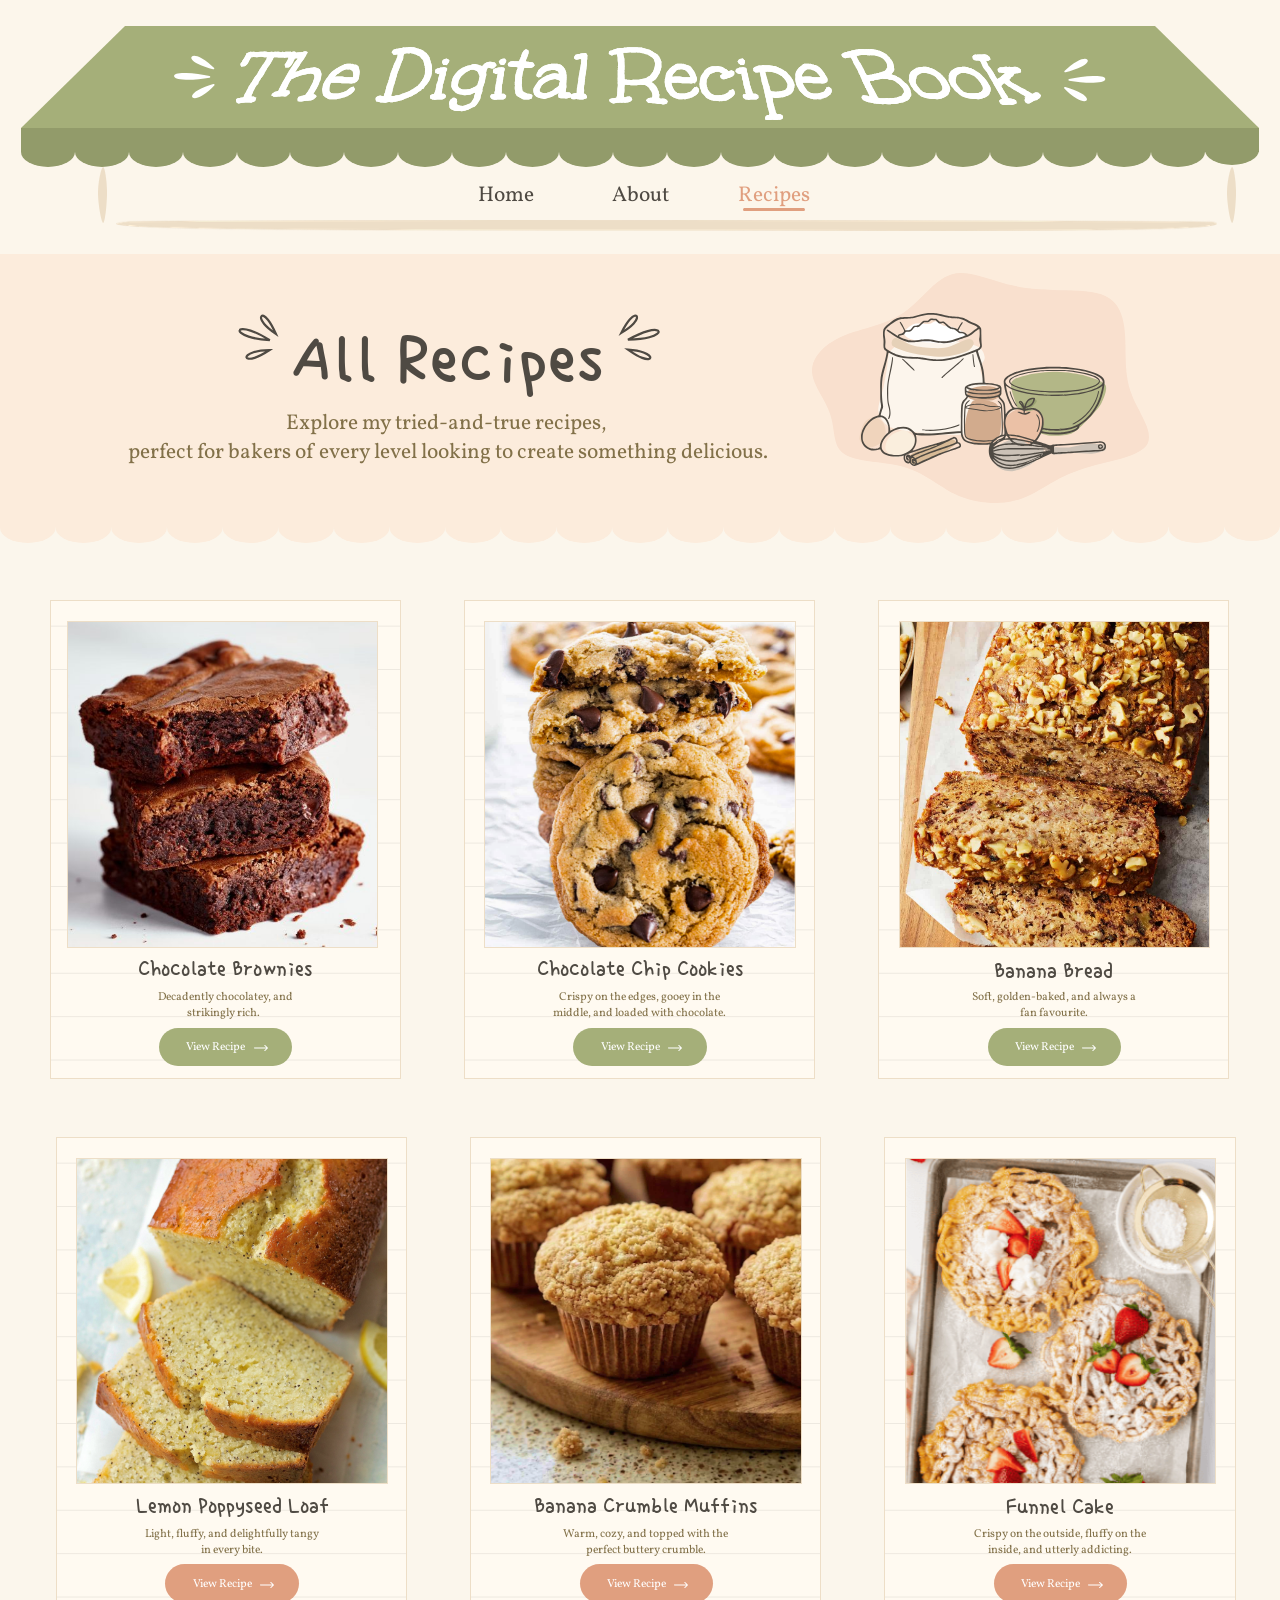
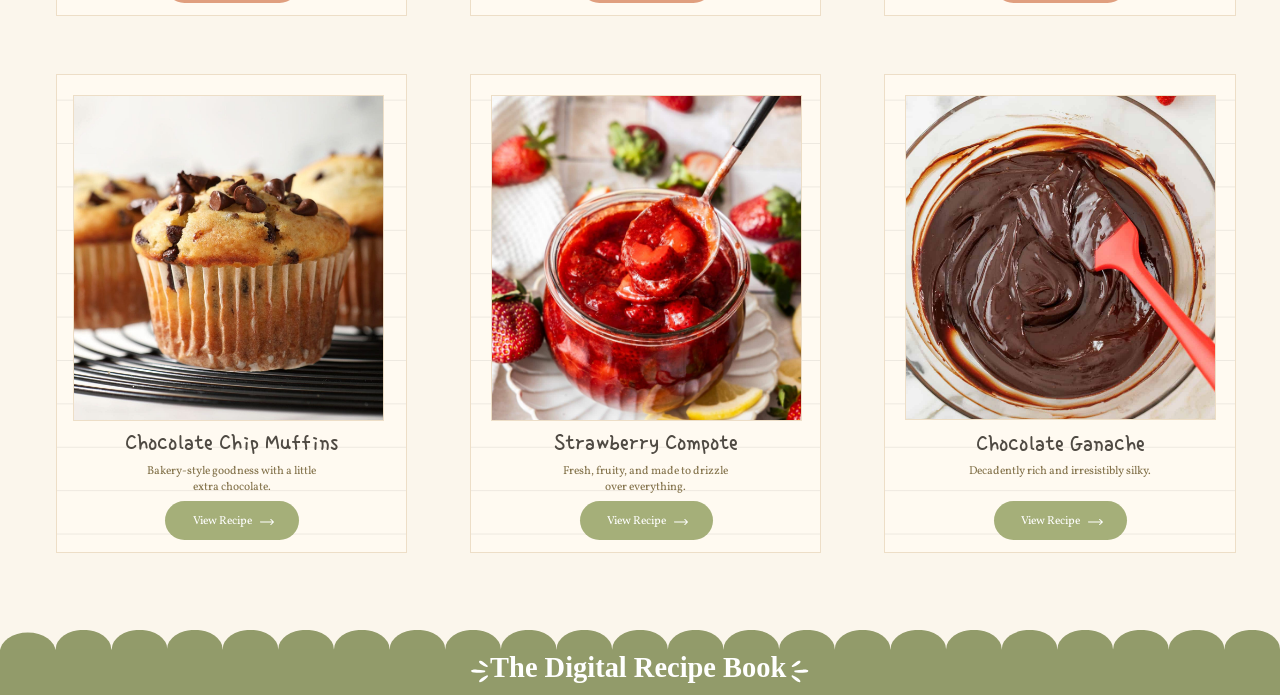
==== digital-recipe-book/all-recipes.html @ 1c71f66a "Wire Looking for More triangle pointers to scroll the strip Hotspots were misaligned above the trian" ====
<!DOCTYPE html>
<html lang="en">
<head>
  <meta charset="UTF-8" />
  <meta name="viewport" content="width=device-width, initial-scale=1" />
  <title>All Recipes | The Digital Recipe Book</title>
  <link rel="stylesheet" href="css/figma-frame.css" />
</head>
<body data-active="recipes">
  <div class="viewport">
    <div class="frame-scale" data-frame-scale>
      <div class="frame" data-figma-frame style="height:2582px;min-height:2582px">
<div class="fig" data-node-id="299:975" data-name="All Recipes Page" style="background:#ffeed6;position:relative;width:100%;height:100%;">
      <div class="fig" data-node-id="305:1675" data-name="Recipe List" style="position:absolute;background:#fbf6ec;height:2016px;left:0px;overflow:hidden;top:566px;width:1440px;">
        <div class="fig" data-node-id="305:1868" data-name="Footer" style="position:absolute;display:contents;left:0px;top:1943px;">
          <div class="fig" data-node-id="305:1869" style="position:absolute;display:flex;height:73px;align-items:center;justify-content:center;left:0px;top:1943px;width:1440px;">
            <div class="fig" style="flex:none;transform:rotate(180deg);">
              <div class="fig" data-name="Scallops Bottom" style="height:73px;position:relative;width:1440px;">
                <img alt="" class="fig" src="assets/figma/1c1c4d44-948f-4431-a5b3-dc631cefb203.svg"  style="position:absolute;display:block;top:0;right:0;bottom:0;left:0;max-width:none;width:100%;height:100%;">
              </div>
            </div>
          </div>
          <div class="fig" data-node-id="305:1894" data-name="The Digital Recipe Book" style="position:absolute;display:contents;left:530px;top:1967px;">
            <div class="fig" data-node-id="305:1895" style="position:absolute;display:flex;height:26.028px;align-items:center;justify-content:center;left:888px;top:1976px;width:22px;">
              <div class="fig" style="flex:none;transform:scaleY(-1) rotate(180deg);">
                <div class="fig" style="height:26.028px;position:relative;width:22px;">
                  <img alt="" class="fig" src="assets/figma/295fffe6-b075-47b2-a344-afe29148d80c.svg"  style="position:absolute;display:block;top:0;right:0;bottom:0;left:0;max-width:none;width:100%;height:100%;">
                </div>
              </div>
            </div>
            <div class="fig" data-node-id="305:1899" style="position:absolute;height:26.028px;left:530px;top:1976px;width:22px;">
              <img alt="" class="fig" src="assets/figma/0b5a4779-b151-4258-8014-041424d5ce44.svg"  style="position:absolute;display:block;top:0;right:0;bottom:0;left:0;max-width:none;width:100%;height:100%;">
            </div>
            <p class="fig" data-node-id="305:1903" style="word-break:break-word;position:absolute;font-family:'Unkempt', Georgia, serif;font-weight:700;height:47px;line-height:normal;left:718px;font-style:normal;font-size:32px;text-align:center;color:#fff;top:1967px;width:362px;transform:translateX(-50%);">
              The Digital Recipe Book
            </p>
          </div>
        </div>
        <div class="fig" data-node-id="305:1811" data-name="Chocolate Ganache Sec" style="position:absolute;display:contents;left:995px;top:1317px;">
          <div class="fig" data-node-id="305:1812" style="position:absolute;border-color:#eddec7;border-width:1.5px;border-style:solid;height:539px;left:995px;top:1317px;width:395px;">
            <div aria-hidden class="fig" style="position:absolute;top:0;right:0;bottom:0;left:0;pointer-events:none;">
              <div class="fig"  style="position:absolute;background:#fffaf1;top:0;right:0;bottom:0;left:0;"></div>
              <div class="notebook-lines" data-line-count="11" data-margin="0" aria-hidden="true"></div>
            </div>
          </div>
          <div class="fig" data-node-id="305:1864" data-name="IMG_7928 1" style="position:absolute;border-width:1px;border-color:#eddec7;border-style:solid;height:366px;left:1018px;top:1341px;width:350px;">
            <div class="fig" style="position:absolute;top:0;right:0;bottom:0;left:0;overflow:hidden;pointer-events:none;">
              <img alt="" class="fig" src="assets/figma/888e558c-58f0-45b1-8108-11a0709aa2d1.png"  style="position:absolute;height:148.92%;left:0px;max-width:none;top:-25.01%;width:103.86%;">
            </div>
          </div>
          <div class="fig" data-node-id="305:1814" data-name="View Recipe Button" style="position:absolute;display:contents;left:1118px;top:1798px;">
            <div class="fig" data-node-id="305:1815"  style="position:absolute;background:#a5af79;height:43px;left:1118px;border-radius:28px;top:1798px;width:150px;"></div>
            <div class="fig" data-node-id="305:1816" style="position:absolute;height:0px;left:1225px;top:1821px;width:15px;">
              <div class="fig" style="position:absolute;top:-3.68px;right:-3.33%;bottom:-3.68px;left:-3.33%;">
                <img alt="" class="fig" src="assets/figma/b3d4beb3-f573-4c4d-bd0a-e911b1c86411.svg"  style="display:block;max-width:none;width:100%;height:100%;">
              </div>
            </div>
            <p class="fig" data-node-id="305:1817" style="word-break:break-word;position:absolute;font-family:'Vollkorn', Georgia, serif;font-weight:400;height:18px;line-height:normal;left:1182px;font-size:13px;text-align:center;color:#fff;top:1811px;width:74px;transform:translateX(-50%);">View Recipe </p>
          </div>
          <p class="fig" data-node-id="305:1818" style="word-break:break-word;position:absolute;font-family:'Vollkorn', Georgia, serif;font-weight:400;height:36px;line-height:normal;left:1192.5px;color:#827149;font-size:13px;text-align:center;top:1755px;width:205px;transform:translateX(-50%);">
            Decadently rich and irresistibly silky.
          </p>
          <p class="fig" data-node-id="305:1819" style="white-space:nowrap;word-break:break-word;position:absolute;font-family:'Single Day', cursive;height:30px;line-height:normal;left:1192.72px;font-style:normal;color:#4f4a43;font-size:27px;text-align:center;top:1717px;width:255.442px;transform:translateX(-50%);">
            Chocolate Ganache
          </p>
        </div>
        <div class="fig" data-node-id="305:1820" data-name="Strawberry Compote Sec" style="position:absolute;display:contents;left:529px;top:1317px;">
          <div class="fig" data-node-id="305:1821" style="position:absolute;border-color:#eddec7;border-width:1.5px;border-style:solid;height:539px;left:529px;top:1317px;width:395px;">
            <div aria-hidden class="fig" style="position:absolute;top:0;right:0;bottom:0;left:0;pointer-events:none;">
              <div class="fig"  style="position:absolute;background:#fffaf1;top:0;right:0;bottom:0;left:0;"></div>
              <div class="notebook-lines" data-line-count="11" data-margin="0" aria-hidden="true"></div>
            </div>
          </div>
          <div class="fig" data-node-id="305:1862" data-name="IMG_7928 1" style="position:absolute;border-width:1px;border-color:#eddec7;border-style:solid;height:367px;left:552px;top:1341px;width:350px;">
            <div class="fig" style="position:absolute;top:0;right:0;bottom:0;left:0;overflow:hidden;pointer-events:none;">
              <img alt="" class="fig" src="assets/figma/fd2a3f5f-d89a-4d77-ad58-987cda9cdf19.png"  style="position:absolute;height:143.05%;left:0px;max-width:none;top:-3.68%;width:100%;">
            </div>
          </div>
          <div class="fig" data-node-id="305:1823" data-name="View Recipe Button" style="position:absolute;display:contents;left:652px;top:1798px;">
            <div class="fig" data-node-id="305:1824"  style="position:absolute;background:#a5af79;height:43px;left:652px;border-radius:28px;top:1798px;width:150px;"></div>
            <div class="fig" data-node-id="305:1825" style="position:absolute;height:0px;left:759px;top:1821px;width:15px;">
              <div class="fig" style="position:absolute;top:-3.68px;right:-3.33%;bottom:-3.68px;left:-3.33%;">
                <img alt="" class="fig" src="assets/figma/768a1662-96bd-4dbe-8664-49268805669d.svg"  style="display:block;max-width:none;width:100%;height:100%;">
              </div>
            </div>
            <p class="fig" data-node-id="305:1826" style="word-break:break-word;position:absolute;font-family:'Vollkorn', Georgia, serif;font-weight:400;height:18px;line-height:normal;left:716px;font-size:13px;text-align:center;color:#fff;top:1811px;width:74px;transform:translateX(-50%);">View Recipe </p>
          </div>
          <p class="fig" data-node-id="305:1827" style="word-break:break-word;position:absolute;font-family:'Vollkorn', Georgia, serif;font-weight:400;height:36px;line-height:normal;left:726.5px;color:#827149;font-size:13px;text-align:center;top:1755px;width:205px;transform:translateX(-50%);">
            Fresh, fruity, and made to drizzle over everything.
          </p>
          <p class="fig" data-node-id="305:1828" style="white-space:nowrap;word-break:break-word;position:absolute;font-family:'Single Day', cursive;height:33px;line-height:normal;left:727px;font-style:normal;color:#4f4a43;font-size:27px;text-align:center;top:1715px;width:322px;transform:translateX(-50%);">
            Strawberry Compote
          </p>
        </div>
        <div class="fig" data-node-id="305:1829" data-name="Chocolate Chip Muffins Sec" style="position:absolute;display:contents;left:63px;top:1317px;">
          <div class="fig" data-node-id="305:1830" style="position:absolute;border-color:#eddec7;border-width:1.5px;border-style:solid;height:539px;left:63px;top:1317px;width:395px;">
            <div aria-hidden class="fig" style="position:absolute;top:0;right:0;bottom:0;left:0;pointer-events:none;">
              <div class="fig"  style="position:absolute;background:#fffaf1;top:0;right:0;bottom:0;left:0;"></div>
              <div class="notebook-lines" data-line-count="11" data-margin="0" aria-hidden="true"></div>
            </div>
          </div>
          <div class="fig" data-node-id="305:1850" data-name="IMG_7928 1" style="position:absolute;border-width:1px;border-color:#eddec7;border-style:solid;height:367px;left:82px;top:1341px;width:350px;">
            <div class="fig" style="position:absolute;top:0;right:0;bottom:0;left:0;overflow:hidden;pointer-events:none;">
              <img alt="" class="fig" src="assets/figma/9af104ff-6d0c-41af-9335-6285b1ad013b.png"  style="position:absolute;height:143.05%;left:0px;max-width:none;top:-24.93%;width:100%;">
            </div>
          </div>
          <div class="fig" data-node-id="305:1832" data-name="View Recipe Button" style="position:absolute;display:contents;left:186px;top:1798px;">
            <div class="fig" data-node-id="305:1833"  style="position:absolute;background:#a5af79;height:43px;left:186px;border-radius:28px;top:1798px;width:150px;"></div>
            <div class="fig" data-node-id="305:1834" style="position:absolute;height:0px;left:293px;top:1821px;width:15px;">
              <div class="fig" style="position:absolute;top:-3.68px;right:-3.33%;bottom:-3.68px;left:-3.33%;">
                <img alt="" class="fig" src="assets/figma/b3d4beb3-f573-4c4d-bd0a-e911b1c86411.svg"  style="display:block;max-width:none;width:100%;height:100%;">
              </div>
            </div>
            <p class="fig" data-node-id="305:1835" style="word-break:break-word;position:absolute;font-family:'Vollkorn', Georgia, serif;font-weight:400;height:18px;line-height:normal;left:250px;font-size:13px;text-align:center;color:#fff;top:1811px;width:74px;transform:translateX(-50%);">View Recipe </p>
          </div>
          <p class="fig" data-node-id="305:1836" style="word-break:break-word;position:absolute;font-family:'Vollkorn', Georgia, serif;font-weight:400;height:36px;line-height:normal;left:260.5px;color:#827149;font-size:13px;text-align:center;top:1755px;width:203px;transform:translateX(-50%);">
            Bakery-style goodness with a little extra chocolate.
          </p>
          <p class="fig" data-node-id="305:1837" style="white-space:nowrap;word-break:break-word;position:absolute;font-family:'Single Day', cursive;height:30px;line-height:normal;left:261px;font-style:normal;color:#4f4a43;font-size:27px;text-align:center;top:1715px;width:282px;transform:translateX(-50%);">
            Chocolate Chip Muffins
          </p>
        </div>
        <div class="fig" data-node-id="305:1782" data-name="Funnel Cake Sec" style="position:absolute;display:contents;left:995px;top:713px;">
          <div class="fig" data-node-id="305:1783" style="position:absolute;border-color:#eddec7;border-width:1.5px;border-style:solid;height:539px;left:995px;top:713px;width:395px;">
            <div aria-hidden class="fig" style="position:absolute;top:0;right:0;bottom:0;left:0;pointer-events:none;">
              <div class="fig"  style="position:absolute;background:#fffaf1;top:0;right:0;bottom:0;left:0;"></div>
              <div class="notebook-lines" data-line-count="11" data-margin="0" aria-hidden="true"></div>
            </div>
          </div>
          <div class="fig" data-node-id="305:1848" data-name="image 9" style="position:absolute;border-width:1px;border-color:#eddec7;border-style:solid;height:367px;left:1018px;top:737px;width:350px;">
            <img alt="" class="fig" src="assets/figma/0332fa88-3814-4628-a2ab-90a4a646301e.png"  style="position:absolute;top:0;right:0;bottom:0;left:0;max-width:none;object-position:bottom;pointer-events:none;width:100%;height:100%;">
          </div>
          <div class="fig" data-node-id="305:1785" data-name="View Recipe Button" style="position:absolute;display:contents;left:1118px;top:1194px;">
            <div class="fig" data-node-id="305:1786"  style="position:absolute;background:#e09f7f;height:43px;left:1118px;border-radius:28px;top:1194px;width:150px;"></div>
            <div class="fig" data-node-id="305:1787" style="position:absolute;height:0px;left:1225px;top:1217px;width:15px;">
              <div class="fig" style="position:absolute;top:-3.68px;right:-3.33%;bottom:-3.68px;left:-3.33%;">
                <img alt="" class="fig" src="assets/figma/b3d4beb3-f573-4c4d-bd0a-e911b1c86411.svg"  style="display:block;max-width:none;width:100%;height:100%;">
              </div>
            </div>
            <p class="fig" data-node-id="305:1788" style="word-break:break-word;position:absolute;font-family:'Vollkorn', Georgia, serif;font-weight:400;height:18px;line-height:normal;left:1182px;font-size:13px;text-align:center;color:#fff;top:1207px;width:74px;transform:translateX(-50%);">View Recipe </p>
          </div>
          <p class="fig" data-node-id="305:1789" style="word-break:break-word;position:absolute;font-family:'Vollkorn', Georgia, serif;font-weight:400;height:36px;line-height:normal;left:1192.5px;color:#827149;font-size:13px;text-align:center;top:1151px;width:205px;transform:translateX(-50%);">
            Crispy on the outside, fluffy on the inside, and utterly addicting.
          </p>
          <p class="fig" data-node-id="305:1790" style="white-space:nowrap;word-break:break-word;position:absolute;font-family:'Single Day', cursive;height:30px;line-height:normal;left:1192.72px;font-style:normal;color:#4f4a43;font-size:27px;text-align:center;top:1113px;width:255.442px;transform:translateX(-50%);">
            Funnel Cake
          </p>
        </div>
        <div class="fig" data-node-id="305:1791" data-name="Banana Cruble Muffin Sec" style="position:absolute;display:contents;left:529px;top:713px;">
          <div class="fig" data-node-id="305:1792" style="position:absolute;border-color:#eddec7;border-width:1.5px;border-style:solid;height:539px;left:529px;top:713px;width:395px;">
            <div aria-hidden class="fig" style="position:absolute;top:0;right:0;bottom:0;left:0;pointer-events:none;">
              <div class="fig"  style="position:absolute;background:#fffaf1;top:0;right:0;bottom:0;left:0;"></div>
              <div class="notebook-lines" data-line-count="11" data-margin="0" aria-hidden="true"></div>
            </div>
          </div>
          <div class="fig" data-node-id="305:1794" data-name="View Recipe Button" style="position:absolute;display:contents;left:652px;top:1194px;">
            <div class="fig" data-node-id="305:1795"  style="position:absolute;background:#e09f7f;height:43px;left:652px;border-radius:28px;top:1194px;width:150px;"></div>
            <div class="fig" data-node-id="305:1796" style="position:absolute;height:0px;left:759px;top:1217px;width:15px;">
              <div class="fig" style="position:absolute;top:-3.68px;right:-3.33%;bottom:-3.68px;left:-3.33%;">
                <img alt="" class="fig" src="assets/figma/768a1662-96bd-4dbe-8664-49268805669d.svg"  style="display:block;max-width:none;width:100%;height:100%;">
              </div>
            </div>
            <p class="fig" data-node-id="305:1797" style="word-break:break-word;position:absolute;font-family:'Vollkorn', Georgia, serif;font-weight:400;height:18px;line-height:normal;left:716px;font-size:13px;text-align:center;color:#fff;top:1207px;width:74px;transform:translateX(-50%);">View Recipe </p>
          </div>
          <p class="fig" data-node-id="305:1798" style="word-break:break-word;position:absolute;font-family:'Vollkorn', Georgia, serif;font-weight:400;height:36px;line-height:normal;left:726.5px;color:#827149;font-size:13px;text-align:center;top:1151px;width:205px;transform:translateX(-50%);">
            Warm, cozy, and topped with the perfect buttery crumble.
          </p>
          <p class="fig" data-node-id="305:1799" style="white-space:nowrap;word-break:break-word;position:absolute;font-family:'Single Day', cursive;height:33px;line-height:normal;left:727px;font-style:normal;color:#4f4a43;font-size:27px;text-align:center;top:1111px;width:322px;transform:translateX(-50%);">
            Banana Crumble Muffins
          </p>
          <div class="fig" data-node-id="305:1846" data-name="image 18" style="position:absolute;border-width:1px;border-color:#eddec7;border-style:solid;height:367px;left:551px;top:737px;width:351px;">
            <img alt="" class="fig" src="assets/figma/7e955411-159a-4029-8541-b4cc4ee81444.png"  style="position:absolute;top:0;right:0;bottom:0;left:0;max-width:none;object-position:bottom;pointer-events:none;width:100%;height:100%;">
          </div>
        </div>
        <div class="fig" data-node-id="305:1800" data-name="Lemon Poppyseed Loaf Sec" style="position:absolute;display:contents;left:63px;top:713px;">
          <div class="fig" data-node-id="305:1801" style="position:absolute;border-color:#eddec7;border-width:1.5px;border-style:solid;height:539px;left:63px;top:713px;width:395px;">
            <div aria-hidden class="fig" style="position:absolute;top:0;right:0;bottom:0;left:0;pointer-events:none;">
              <div class="fig"  style="position:absolute;background:#fffaf1;top:0;right:0;bottom:0;left:0;"></div>
              <div class="notebook-lines" data-line-count="11" data-margin="0" aria-hidden="true"></div>
            </div>
          </div>
          <div class="fig" data-node-id="305:1803" data-name="View Recipe Button" style="position:absolute;display:contents;left:186px;top:1194px;">
            <div class="fig" data-node-id="305:1804"  style="position:absolute;background:#e09f7f;height:43px;left:186px;border-radius:28px;top:1194px;width:150px;"></div>
            <div class="fig" data-node-id="305:1805" style="position:absolute;height:0px;left:293px;top:1217px;width:15px;">
              <div class="fig" style="position:absolute;top:-3.68px;right:-3.33%;bottom:-3.68px;left:-3.33%;">
                <img alt="" class="fig" src="assets/figma/b3d4beb3-f573-4c4d-bd0a-e911b1c86411.svg"  style="display:block;max-width:none;width:100%;height:100%;">
              </div>
            </div>
            <p class="fig" data-node-id="305:1806" style="word-break:break-word;position:absolute;font-family:'Vollkorn', Georgia, serif;font-weight:400;height:18px;line-height:normal;left:250px;font-size:13px;text-align:center;color:#fff;top:1207px;width:74px;transform:translateX(-50%);">View Recipe </p>
          </div>
          <p class="fig" data-node-id="305:1807" style="word-break:break-word;position:absolute;font-family:'Vollkorn', Georgia, serif;font-weight:400;height:36px;line-height:normal;left:260.5px;color:#827149;font-size:13px;text-align:center;top:1151px;width:203px;transform:translateX(-50%);">
            Light, fluffy, and delightfully tangy in every bite.
          </p>
          <p class="fig" data-node-id="305:1808" style="white-space:nowrap;word-break:break-word;position:absolute;font-family:'Single Day', cursive;height:30px;line-height:normal;left:261px;font-style:normal;color:#4f4a43;font-size:27px;text-align:center;top:1111px;width:282px;transform:translateX(-50%);">
            Lemon Poppyseed Loaf
          </p>
          <div class="fig" data-node-id="305:1841" data-name="image 6" style="position:absolute;border-width:1px;border-color:#eddec7;border-style:solid;height:367px;left:86px;top:737px;width:350px;">
            <img alt="" class="fig" src="assets/figma/f2d639a4-ec15-475c-ab0f-b2be5efa20fb.png"  style="position:absolute;top:0;right:0;bottom:0;left:0;max-width:none;object-position:bottom;pointer-events:none;width:100%;height:100%;">
          </div>
        </div>
        <div class="fig" data-node-id="305:1698" data-name="Banana Bread Sec" style="position:absolute;display:contents;left:988px;top:109px;">
          <div class="fig" data-node-id="305:1699" style="position:absolute;border-color:#eddec7;border-width:1.5px;border-style:solid;height:539px;left:988px;top:109px;width:395px;">
            <div aria-hidden class="fig" style="position:absolute;top:0;right:0;bottom:0;left:0;pointer-events:none;">
              <div class="fig"  style="position:absolute;background:#fffaf1;top:0;right:0;bottom:0;left:0;"></div>
              <div class="notebook-lines" data-line-count="11" data-margin="0" aria-hidden="true"></div>
            </div>
          </div>
          <div class="fig" data-node-id="305:1700" data-name="Banana Bread" style="position:absolute;border-width:1px;border-color:#eddec7;border-style:solid;height:367px;left:1011px;top:133px;width:350px;">
            <div class="fig" style="position:absolute;top:0;right:0;bottom:0;left:0;overflow:hidden;pointer-events:none;">
              <img alt="" class="fig" src="assets/figma/92596a65-48e4-4574-a5ec-3f78c2cecdc8.png"  style="position:absolute;height:110.45%;left:-9.4%;max-width:none;top:0px;width:115.82%;">
            </div>
          </div>
          <div class="fig" data-node-id="305:1701" data-name="View Recipe Button" style="position:absolute;display:contents;left:1111px;top:590px;">
            <div class="fig" data-node-id="305:1702"  style="position:absolute;background:#a5af79;height:43px;left:1111px;border-radius:28px;top:590px;width:150px;"></div>
            <div class="fig" data-node-id="305:1703" style="position:absolute;height:0px;left:1218px;top:613px;width:15px;">
              <div class="fig" style="position:absolute;top:-3.68px;right:-3.33%;bottom:-3.68px;left:-3.33%;">
                <img alt="" class="fig" src="assets/figma/b3d4beb3-f573-4c4d-bd0a-e911b1c86411.svg"  style="display:block;max-width:none;width:100%;height:100%;">
              </div>
            </div>
            <p class="fig" data-node-id="305:1704" style="word-break:break-word;position:absolute;font-family:'Vollkorn', Georgia, serif;font-weight:400;height:18px;line-height:normal;left:1175px;font-size:13px;text-align:center;color:#fff;top:603px;width:74px;transform:translateX(-50%);">View Recipe </p>
          </div>
          <p class="fig" data-node-id="305:1705" style="word-break:break-word;position:absolute;font-family:'Vollkorn', Georgia, serif;font-weight:400;height:36px;line-height:normal;left:1185.5px;color:#827149;font-size:13px;text-align:center;top:547px;width:205px;transform:translateX(-50%);">
            Soft, golden-baked, and always a fan favourite.
          </p>
          <p class="fig" data-node-id="305:1706" style="white-space:nowrap;word-break:break-word;position:absolute;font-family:'Single Day', cursive;height:30px;line-height:normal;left:1185.72px;font-style:normal;color:#4f4a43;font-size:27px;text-align:center;top:509px;width:255.442px;transform:translateX(-50%);">
            Banana Bread
          </p>
        </div>
        <div class="fig" data-node-id="305:1707" data-name="Cookie Sec" style="position:absolute;display:contents;left:522px;top:109px;">
          <div class="fig" data-node-id="305:1708" style="position:absolute;border-color:#eddec7;border-width:1.5px;border-style:solid;height:539px;left:522px;top:109px;width:395px;">
            <div aria-hidden class="fig" style="position:absolute;top:0;right:0;bottom:0;left:0;pointer-events:none;">
              <div class="fig"  style="position:absolute;background:#fffaf1;top:0;right:0;bottom:0;left:0;"></div>
              <div class="notebook-lines" data-line-count="11" data-margin="0" aria-hidden="true"></div>
            </div>
          </div>
          <div class="fig" data-node-id="305:1709" data-name="Cookie" style="position:absolute;border-width:1px;border-color:#eddec7;border-style:solid;height:367px;left:545px;top:133px;width:350px;">
            <img alt="" class="fig" src="assets/figma/511d76a5-c03a-4b8e-88c9-c5dd21b99837.png"  style="position:absolute;top:0;right:0;bottom:0;left:0;max-width:none;object-position:bottom;pointer-events:none;width:100%;height:100%;">
          </div>
          <div class="fig" data-node-id="305:1710" data-name="View Recipe Button" style="position:absolute;display:contents;left:645px;top:590px;">
            <div class="fig" data-node-id="305:1711"  style="position:absolute;background:#a5af79;height:43px;left:645px;border-radius:28px;top:590px;width:150px;"></div>
            <div class="fig" data-node-id="305:1712" style="position:absolute;height:0px;left:752px;top:613px;width:15px;">
              <div class="fig" style="position:absolute;top:-3.68px;right:-3.33%;bottom:-3.68px;left:-3.33%;">
                <img alt="" class="fig" src="assets/figma/768a1662-96bd-4dbe-8664-49268805669d.svg"  style="display:block;max-width:none;width:100%;height:100%;">
              </div>
            </div>
            <p class="fig" data-node-id="305:1713" style="word-break:break-word;position:absolute;font-family:'Vollkorn', Georgia, serif;font-weight:400;height:18px;line-height:normal;left:709px;font-size:13px;text-align:center;color:#fff;top:603px;width:74px;transform:translateX(-50%);">View Recipe </p>
          </div>
          <p class="fig" data-node-id="305:1714" style="word-break:break-word;position:absolute;font-family:'Vollkorn', Georgia, serif;font-weight:400;height:36px;line-height:normal;left:719.5px;color:#827149;font-size:13px;text-align:center;top:547px;width:205px;transform:translateX(-50%);">
            Crispy on the edges, gooey in the middle, and loaded with chocolate.
          </p>
          <p class="fig" data-node-id="305:1715" style="white-space:nowrap;word-break:break-word;position:absolute;font-family:'Single Day', cursive;height:33px;line-height:normal;left:720px;font-style:normal;color:#4f4a43;font-size:27px;text-align:center;top:507px;width:322px;transform:translateX(-50%);">
            Chocolate Chip Cookies
          </p>
        </div>
        <div class="fig" data-node-id="305:1716" data-name="Brownie Sec" style="position:absolute;display:contents;left:56px;top:109px;">
          <div class="fig" data-node-id="305:1717" style="position:absolute;border-color:#eddec7;border-width:1.5px;border-style:solid;height:539px;left:56px;top:109px;width:395px;">
            <div aria-hidden class="fig" style="position:absolute;top:0;right:0;bottom:0;left:0;pointer-events:none;">
              <div class="fig"  style="position:absolute;background:#fffaf1;top:0;right:0;bottom:0;left:0;"></div>
              <div class="notebook-lines" data-line-count="11" data-margin="0" aria-hidden="true"></div>
            </div>
          </div>
          <div class="fig" data-node-id="305:1718" data-name="image 2" style="position:absolute;border-width:1px;border-color:#eddec7;border-style:solid;height:367px;left:75px;top:133px;width:350px;">
            <div class="fig" style="position:absolute;top:0;right:0;bottom:0;left:0;overflow:hidden;pointer-events:none;">
              <img alt="" class="fig" src="assets/figma/5b6a1992-9813-4c3f-8e83-8f32a65efdc5.png"  style="position:absolute;height:100%;left:-2.86%;max-width:none;top:0px;width:104.86%;">
            </div>
          </div>
          <div class="fig" data-node-id="305:1719" data-name="View Recipe Button" style="position:absolute;display:contents;left:179px;top:590px;">
            <div class="fig" data-node-id="305:1720"  style="position:absolute;background:#a5af79;height:43px;left:179px;border-radius:28px;top:590px;width:150px;"></div>
            <div class="fig" data-node-id="305:1721" style="position:absolute;height:0px;left:286px;top:613px;width:15px;">
              <div class="fig" style="position:absolute;top:-3.68px;right:-3.33%;bottom:-3.68px;left:-3.33%;">
                <img alt="" class="fig" src="assets/figma/b3d4beb3-f573-4c4d-bd0a-e911b1c86411.svg"  style="display:block;max-width:none;width:100%;height:100%;">
              </div>
            </div>
            <p class="fig" data-node-id="305:1722" style="word-break:break-word;position:absolute;font-family:'Vollkorn', Georgia, serif;font-weight:400;height:18px;line-height:normal;left:243px;font-size:13px;text-align:center;color:#fff;top:603px;width:74px;transform:translateX(-50%);">View Recipe </p>
          </div>
          <p class="fig" data-node-id="305:1723" style="word-break:break-word;position:absolute;font-family:'Vollkorn', Georgia, serif;font-weight:400;height:36px;line-height:normal;left:253.5px;color:#827149;font-size:13px;text-align:center;top:547px;width:203px;white-space:pre-wrap;transform:translateX(-50%);">Decadently chocolatey, and strikingly rich.  </p>
          <p class="fig" data-node-id="305:1724" style="white-space:nowrap;word-break:break-word;position:absolute;font-family:'Single Day', cursive;height:30px;line-height:normal;left:254px;font-style:normal;color:#4f4a43;font-size:27px;text-align:center;top:507px;width:282px;transform:translateX(-50%);">
            Chocolate Brownies
          </p>
        </div>
        <div class="fig" data-node-id="305:1726" data-name="Scallops" style="position:absolute;height:44.365px;left:0px;top:0px;width:1440px;">
          <img alt="" class="fig" src="assets/figma/7c9fa27a-16aa-4cdf-87c9-18b8ef5388b5.svg"  style="position:absolute;display:block;top:0;right:0;bottom:0;left:0;max-width:none;width:100%;height:100%;">
        </div>
      </div>
      <div class="fig" data-node-id="305:1668" data-name="All Recipes" style="position:absolute;background:#fcecdc;height:280px;left:0px;top:286px;width:1440px;">
        <div class="fig" data-node-id="303:1474" data-name="Text Collection" style="position:absolute;display:contents;left:139px;top:59px;">
          <p class="fig" data-node-id="303:1475" style="white-space:nowrap;word-break:break-word;position:absolute;font-family:'Single Day', cursive;height:80px;line-height:normal;left:504.5px;font-style:normal;color:#4f4a43;font-size:85px;text-align:center;top:67px;width:367px;transform:translateX(-50%);">
            All Recipes
          </p>
          <div class="fig" data-node-id="303:1476" style="word-break:break-word;position:absolute;font-family:'Vollkorn', Georgia, serif;font-weight:400;height:66px;line-height:0;left:504.5px;color:#827149;font-size:24px;text-align:center;top:174px;width:731px;white-space:pre-wrap;transform:translateX(-50%);">
            <p class="fig" style="line-height:normal;margin-bottom:0px;">Explore my tried-and-true recipes, </p>
            <p class="fig" style="line-height:normal;">perfect for bakers of every level looking to create something delicious.</p>
          </div>
          <div class="fig" data-node-id="303:1482" style="position:absolute;display:flex;height:69.935px;align-items:center;justify-content:center;left:688px;top:59px;width:62.972px;transform-origin:50% 50%;">
            <div class="fig" style="flex:none;transform:scaleY(-1) rotate(193.48deg);transform-origin:50% 50%;">
              <div class="fig" style="height:58.621px;position:relative;width:48.294px;">
                <img alt="" class="fig" src="assets/figma/383d9588-b402-4c67-985c-ccd081728f2d.svg"  style="position:absolute;display:block;top:0;right:0;bottom:0;left:0;max-width:none;width:100%;height:100%;">
              </div>
            </div>
          </div>
          <div class="fig" data-node-id="303:1486" style="position:absolute;display:flex;height:69.329px;align-items:center;justify-content:center;left:259px;top:60px;width:61.86px;">
            <div class="fig" style="flex:none;transform:rotate(16.52deg);">
              <div class="fig" style="height:58.305px;position:relative;width:47.228px;">
                <img alt="" class="fig" src="assets/figma/4c931be3-238f-4684-ba90-9a45fef55a48.svg"  style="position:absolute;display:block;top:0;right:0;bottom:0;left:0;max-width:none;width:100%;height:100%;">
              </div>
            </div>
          </div>
        </div>
        <div class="fig" data-node-id="305:1665" data-name="Image" style="position:absolute;display:contents;left:913px;">
          <div class="fig" data-node-id="305:1664" data-name="Vector" style="position:absolute;height:259px;left:913px;top:21px;width:380px;">
            <img alt="" class="fig" src="assets/figma/40e7a22a-fe92-48ff-8d69-86234aecfd3f.svg"  style="position:absolute;display:block;top:0;right:0;bottom:0;left:0;max-width:none;width:100%;height:100%;">
          </div>
          <div class="fig" data-node-id="305:1634" data-name="Image" style="position:absolute;height:308px;left:921px;overflow:hidden;width:379px;">
            <div class="fig" data-node-id="308:2" data-name="Loose colour washes" style="position:absolute;height:296px;left:33px;top:32px;width:346px;">
              <img alt="" class="fig" src="assets/figma/f7074040-6b27-452d-9a41-0bc6d39af2a0.svg"  style="position:absolute;display:block;top:0;right:0;bottom:0;left:0;max-width:none;width:100%;height:100%;">
            </div>
            <div class="fig" data-node-id="305:1635" data-name="others" style="position:absolute;top:21.49%;right:14.62%;bottom:21.44%;left:12.69%;">
              <img alt="" class="fig" src="assets/figma/b39e1792-665d-4aff-93e9-be22f70a1faa.svg"  style="position:absolute;display:block;top:0;right:0;bottom:0;left:0;max-width:none;width:100%;height:100%;">
            </div>
            <div class="fig" data-node-id="305:1639" data-name="bag" style="position:absolute;top:36.31%;right:53.69%;bottom:54.89%;left:24.74%;">
              <img alt="" class="fig" src="assets/figma/72ca99b9-c119-4382-8286-1aefff4392aa.svg"  style="position:absolute;display:block;top:0;right:0;bottom:0;left:0;max-width:none;width:100%;height:100%;">
            </div>
            <div class="fig" data-node-id="305:1643" data-name="##his" style="position:absolute;top:37.43%;right:78%;bottom:39.83%;left:20.26%;">
              <img alt="" class="fig" src="assets/figma/1e6cde4a-cc99-4a2e-abe5-bca97092477c.svg"  style="position:absolute;display:block;top:0;right:0;bottom:0;left:0;max-width:none;width:100%;height:100%;">
            </div>
            <div class="fig" data-node-id="305:1645" data-name="bowl" style="position:absolute;top:42.43%;right:16.63%;bottom:35.98%;left:56.53%;">
              <img alt="" class="fig" src="assets/figma/4645fbe9-8c0b-444f-b048-1c1022d9a8fb.svg"  style="position:absolute;display:block;top:0;right:0;bottom:0;left:0;max-width:none;width:100%;height:100%;">
            </div>
            <div class="fig" data-node-id="305:1654" data-name="whisk" style="position:absolute;top:68.9%;right:15.63%;bottom:23.55%;left:57.68%;">
              <img alt="" class="fig" src="assets/figma/2c20f745-cbec-4228-9461-34bfb71fcef6.svg"  style="position:absolute;display:block;top:0;right:0;bottom:0;left:0;max-width:none;width:100%;height:100%;">
            </div>
            <div class="fig" data-node-id="305:1661" data-name="apple" style="position:absolute;top:54%;right:34.34%;bottom:35.18%;left:59.83%;">
              <img alt="" class="fig" src="assets/figma/47cb39d9-1510-490e-8c26-7abbc7107721.svg"  style="position:absolute;display:block;top:0;right:0;bottom:0;left:0;max-width:none;width:100%;height:100%;">
            </div>
          </div>
        </div>
      </div>
      <div class="fig" data-node-id="303:1424" data-name="Header" style="position:absolute;background:#fcf6eb;height:286px;left:0px;right:0px;top:0px;">
        <div class="fig" data-node-id="303:1425" data-name="Awning" style="position:absolute;display:contents;left:6px;top:29px;">
          <div class="fig" data-node-id="303:1426" data-name="Scallops" style="position:absolute;display:contents;left:24px;top:143.6px;">
            <div class="fig" data-node-id="303:1427" style="position:absolute;height:33.995px;left:205.6px;top:153.97px;width:60.522px;">
              <img alt="" class="fig" src="assets/figma/86b7c14b-1876-47de-8204-1bbf06e2359e.svg"  style="position:absolute;display:block;top:0;right:0;bottom:0;left:0;max-width:none;width:100%;height:100%;">
            </div>
            <div class="fig" data-node-id="303:1428" style="position:absolute;height:33.995px;left:447.7px;top:153.97px;width:60.522px;">
              <img alt="" class="fig" src="assets/figma/86b7c14b-1876-47de-8204-1bbf06e2359e.svg"  style="position:absolute;display:block;top:0;right:0;bottom:0;left:0;max-width:none;width:100%;height:100%;">
            </div>
            <div class="fig" data-node-id="303:1429" style="position:absolute;height:33.995px;left:266.1px;top:153.97px;width:60.522px;">
              <img alt="" class="fig" src="assets/figma/86b7c14b-1876-47de-8204-1bbf06e2359e.svg"  style="position:absolute;display:block;top:0;right:0;bottom:0;left:0;max-width:none;width:100%;height:100%;">
            </div>
            <div class="fig" data-node-id="303:1430" style="position:absolute;height:33.995px;left:326.6px;top:153.97px;width:60.522px;">
              <img alt="" class="fig" src="assets/figma/86b7c14b-1876-47de-8204-1bbf06e2359e.svg"  style="position:absolute;display:block;top:0;right:0;bottom:0;left:0;max-width:none;width:100%;height:100%;">
            </div>
            <div class="fig" data-node-id="303:1431" style="position:absolute;height:33.995px;left:24px;top:153.97px;width:60.522px;">
              <img alt="" class="fig" src="assets/figma/86b7c14b-1876-47de-8204-1bbf06e2359e.svg"  style="position:absolute;display:block;top:0;right:0;bottom:0;left:0;max-width:none;width:100%;height:100%;">
            </div>
            <div class="fig" data-node-id="303:1432" style="position:absolute;height:33.995px;left:508.2px;top:153.97px;width:60.522px;">
              <img alt="" class="fig" src="assets/figma/86b7c14b-1876-47de-8204-1bbf06e2359e.svg"  style="position:absolute;display:block;top:0;right:0;bottom:0;left:0;max-width:none;width:100%;height:100%;">
            </div>
            <div class="fig" data-node-id="303:1433" style="position:absolute;height:33.995px;left:568.7px;top:153.97px;width:60.522px;">
              <img alt="" class="fig" src="assets/figma/86b7c14b-1876-47de-8204-1bbf06e2359e.svg"  style="position:absolute;display:block;top:0;right:0;bottom:0;left:0;max-width:none;width:100%;height:100%;">
            </div>
            <div class="fig" data-node-id="303:1434" style="position:absolute;height:33.995px;left:629.2px;top:153.97px;width:60.522px;">
              <img alt="" class="fig" src="assets/figma/001a8d8c-a336-4e4e-aaa1-363bc6f14b0d.svg"  style="position:absolute;display:block;top:0;right:0;bottom:0;left:0;max-width:none;width:100%;height:100%;">
            </div>
            <div class="fig" data-node-id="303:1435" style="position:absolute;height:33.995px;left:750.3px;top:153.97px;width:60.522px;">
              <img alt="" class="fig" src="assets/figma/001a8d8c-a336-4e4e-aaa1-363bc6f14b0d.svg"  style="position:absolute;display:block;top:0;right:0;bottom:0;left:0;max-width:none;width:100%;height:100%;">
            </div>
            <div class="fig" data-node-id="303:1436" style="position:absolute;height:33.995px;left:871.3px;top:153.97px;width:60.522px;">
              <img alt="" class="fig" src="assets/figma/001a8d8c-a336-4e4e-aaa1-363bc6f14b0d.svg"  style="position:absolute;display:block;top:0;right:0;bottom:0;left:0;max-width:none;width:100%;height:100%;">
            </div>
            <div class="fig" data-node-id="303:1437" style="position:absolute;height:33.995px;left:689.7px;top:153.97px;width:60.522px;">
              <img alt="" class="fig" src="assets/figma/001a8d8c-a336-4e4e-aaa1-363bc6f14b0d.svg"  style="position:absolute;display:block;top:0;right:0;bottom:0;left:0;max-width:none;width:100%;height:100%;">
            </div>
            <div class="fig" data-node-id="303:1438" style="position:absolute;height:33.995px;left:810.8px;top:153.97px;width:60.522px;">
              <img alt="" class="fig" src="assets/figma/001a8d8c-a336-4e4e-aaa1-363bc6f14b0d.svg"  style="position:absolute;display:block;top:0;right:0;bottom:0;left:0;max-width:none;width:100%;height:100%;">
            </div>
            <div class="fig" data-node-id="303:1439" style="position:absolute;height:33.995px;left:1052.9px;top:153.97px;width:60.522px;">
              <img alt="" class="fig" src="assets/figma/001a8d8c-a336-4e4e-aaa1-363bc6f14b0d.svg"  style="position:absolute;display:block;top:0;right:0;bottom:0;left:0;max-width:none;width:100%;height:100%;">
            </div>
            <div class="fig" data-node-id="303:1440" style="position:absolute;height:33.995px;left:931.8px;top:153.97px;width:60.522px;">
              <img alt="" class="fig" src="assets/figma/001a8d8c-a336-4e4e-aaa1-363bc6f14b0d.svg"  style="position:absolute;display:block;top:0;right:0;bottom:0;left:0;max-width:none;width:100%;height:100%;">
            </div>
            <div class="fig" data-node-id="303:1441" style="position:absolute;height:33.995px;left:1113.4px;top:153.97px;width:60.522px;">
              <img alt="" class="fig" src="assets/figma/001a8d8c-a336-4e4e-aaa1-363bc6f14b0d.svg"  style="position:absolute;display:block;top:0;right:0;bottom:0;left:0;max-width:none;width:100%;height:100%;">
            </div>
            <div class="fig" data-node-id="303:1442" style="position:absolute;height:33.995px;left:1173.9px;top:153.97px;width:60.522px;">
              <img alt="" class="fig" src="assets/figma/001a8d8c-a336-4e4e-aaa1-363bc6f14b0d.svg"  style="position:absolute;display:block;top:0;right:0;bottom:0;left:0;max-width:none;width:100%;height:100%;">
            </div>
            <div class="fig" data-node-id="303:1443" style="position:absolute;height:33.995px;left:992.3px;top:153.97px;width:60.522px;">
              <img alt="" class="fig" src="assets/figma/001a8d8c-a336-4e4e-aaa1-363bc6f14b0d.svg"  style="position:absolute;display:block;top:0;right:0;bottom:0;left:0;max-width:none;width:100%;height:100%;">
            </div>
            <div class="fig" data-node-id="303:1444" style="position:absolute;height:33.995px;left:1234px;top:153.97px;width:60.522px;">
              <img alt="" class="fig" src="assets/figma/001a8d8c-a336-4e4e-aaa1-363bc6f14b0d.svg"  style="position:absolute;display:block;top:0;right:0;bottom:0;left:0;max-width:none;width:100%;height:100%;">
            </div>
            <div class="fig" data-node-id="303:1445" style="position:absolute;height:33.995px;left:1355.5px;top:151.7px;width:60.522px;">
              <img alt="" class="fig" src="assets/figma/001a8d8c-a336-4e4e-aaa1-363bc6f14b0d.svg"  style="position:absolute;display:block;top:0;right:0;bottom:0;left:0;max-width:none;width:100%;height:100%;">
            </div>
            <div class="fig" data-node-id="303:1446" style="position:absolute;height:33.995px;left:1295px;top:153.97px;width:60.522px;">
              <img alt="" class="fig" src="assets/figma/001a8d8c-a336-4e4e-aaa1-363bc6f14b0d.svg"  style="position:absolute;display:block;top:0;right:0;bottom:0;left:0;max-width:none;width:100%;height:100%;">
            </div>
            <div class="fig" data-node-id="303:1447" style="position:absolute;height:33.995px;left:387.1px;top:153.97px;width:60.522px;">
              <img alt="" class="fig" src="assets/figma/86b7c14b-1876-47de-8204-1bbf06e2359e.svg"  style="position:absolute;display:block;top:0;right:0;bottom:0;left:0;max-width:none;width:100%;height:100%;">
            </div>
            <div class="fig" data-node-id="303:1448" style="position:absolute;height:33.995px;left:84.52px;top:153.97px;width:60.522px;">
              <img alt="" class="fig" src="assets/figma/86b7c14b-1876-47de-8204-1bbf06e2359e.svg"  style="position:absolute;display:block;top:0;right:0;bottom:0;left:0;max-width:none;width:100%;height:100%;">
            </div>
            <div class="fig" data-node-id="303:1449" style="position:absolute;height:33.995px;left:145px;top:153.97px;width:60.522px;">
              <img alt="" class="fig" src="assets/figma/86b7c14b-1876-47de-8204-1bbf06e2359e.svg"  style="position:absolute;display:block;top:0;right:0;bottom:0;left:0;max-width:none;width:100%;height:100%;">
            </div>
            <div class="fig" data-node-id="303:1450" style="position:absolute;height:27.003px;left:24px;top:143.6px;width:1392px;">
              <img alt="" class="fig" src="assets/figma/a9b92c21-2918-4522-9c80-5758f4097d5d.svg"  style="position:absolute;display:block;top:0;right:0;bottom:0;left:0;max-width:none;width:100%;height:100%;">
            </div>
          </div>
          <div class="fig" data-node-id="303:1451" style="position:absolute;height:153.133px;left:6px;top:29px;width:270px;">
            <div class="fig" style="position:absolute;left:6.7%;right:6.7%;top:0px;">
              <img alt="" class="fig" src="assets/figma/36e85589-1401-4ed3-8d30-792f2e46a7f8.svg"  style="display:block;max-width:none;width:100%;height:100%;">
            </div>
          </div>
          <div class="fig" data-node-id="303:1452" style="position:absolute;height:153.133px;left:1164px;top:29px;width:270px;">
            <div class="fig" style="position:absolute;left:6.7%;right:6.7%;top:0px;">
              <img alt="" class="fig" src="assets/figma/442d66c3-a444-483f-a758-b707e4df80f4.svg"  style="display:block;max-width:none;width:100%;height:100%;">
            </div>
          </div>
          <div class="fig" data-node-id="303:1453"  style="position:absolute;background:#a5af79;height:114.672px;left:141px;top:29px;width:1158px;"></div>
          <div class="fig" data-node-id="303:1454" data-name="Title Embellishment" style="position:absolute;left:195.40px;top:60.48px;width:51.19px;height:51.62px"><img alt="" class="fig" src="assets/figma/embellish-447-6583.svg" style="position:absolute;display:block;top:0;right:0;bottom:0;left:0;max-width:none;width:100%;height:100%;"></div>
          <div class="fig" data-node-id="303:1458" data-name="Title Embellishment" style="position:absolute;left:1191.95px;top:64.47px;width:51.19px;height:51.62px;transform:scaleX(-1);"><img alt="" class="fig" src="assets/figma/embellish-447-6583.svg" style="position:absolute;display:block;top:0;right:0;bottom:0;left:0;max-width:none;width:100%;height:100%;"></div>
          <div class="fig" data-node-id="303:1462" data-name="The Digital Recipe Book" style="position:absolute;height:80.383px;left:267px;top:53.73px;width:903px;">
            <div class="fig" style="position:absolute;top:-1.24%;right:-0.13%;bottom:-1.24%;left:-0.11%;">
              <img alt="" class="fig" src="assets/figma/c30c7ebe-127a-49f3-ba9e-5efaffa90152.svg"  style="display:block;max-width:none;width:100%;height:100%;">
            </div>
          </div>
          <div class="fig" data-node-id="303:1463" data-name="The Digital Recipe Book" style="position:absolute;height:80.383px;left:267px;top:53.73px;width:903px;">
            <div class="fig" style="position:absolute;top:-1.24%;right:-0.13%;bottom:-1.24%;left:-0.11%;">
              <img alt="" class="fig" src="assets/figma/c30c7ebe-127a-49f3-ba9e-5efaffa90152.svg"  style="display:block;max-width:none;width:100%;height:100%;">
            </div>
          </div>
        </div>
        <div class="fig" data-node-id="303:1618" data-name="Pages" style="position:absolute;display:contents;left:527px;top:204px;">
          <p class="fig" data-node-id="303:1624" style="word-break:break-word;position:absolute;font-family:'Vollkorn', Georgia, serif;font-weight:400;height:44px;line-height:normal;left:calc(50% + 150.5px);color:#e09f7f;font-size:24px;text-align:center;top:204px;width:83.933px;transform:translateX(-50%);">
            Recipes
          </p>
          <p class="fig" data-node-id="303:1625" style="word-break:break-word;position:absolute;font-family:'Vollkorn', Georgia, serif;font-weight:400;height:44px;line-height:normal;left:calc(50% + 0.51px);color:#4f4a43;font-size:24px;text-align:center;top:204px;width:83.933px;transform:translateX(-50%);">
            About
          </p>
          <div class="fig" data-node-id="303:1629" style="position:absolute;height:0px;left:837px;top:236px;width:67px;">
            <div class="fig" style="position:absolute;top:-1.50px;right:-2.24%;bottom:-1.50px;left:-2.24%;">
              <img alt="" class="fig" src="assets/figma/9fe8ca32-b862-4e61-be79-646b1dd90be9.svg"  style="display:block;max-width:none;width:100%;height:100%;">
            </div>
          </div>
          <p class="fig" data-node-id="303:1627" style="word-break:break-word;position:absolute;font-family:'Vollkorn', Georgia, serif;font-weight:400;height:44px;line-height:normal;left:calc(50% - 150.34px);color:#4f4a43;font-size:24px;text-align:center;top:204px;width:85.326px;transform:translateX(-50%);">
            Home
          </p>
        </div>
        <div class="fig" data-node-id="305:1669" data-name="Border" style="position:absolute;display:contents;top:65.73%;right:3.49%;bottom:9.09%;left:7.64%;">
          <div class="fig" data-node-id="305:1670" style="container-type:size;position:absolute;display:flex;top:65.73%;right:91.68%;bottom:12.4%;left:7.64%;align-items:center;justify-content:center;">
            <div class="fig" style="flex:none;height:100cqh;width:100cqw;">
              <div class="fig" data-name="Vector" style="position:relative;width:100%;height:100%;">
                <img alt="" class="fig" src="assets/figma/abb93334-09da-46b6-baf0-c659b0e2b42b.svg"  style="position:absolute;display:block;top:0;right:0;bottom:0;left:0;max-width:none;width:100%;height:100%;">
              </div>
            </div>
          </div>
          <div class="fig" data-node-id="305:1671" data-name="Vector" style="position:absolute;left:9.1%;right:4.9%;top:86.52%;height:12.54px;"><img alt="" class="fig" src="assets/figma/nav-line-214-2987.png" style="position:absolute;display:block;top:0;right:0;bottom:0;left:0;max-width:none;width:100%;height:100%;"></div>
          <div class="fig" data-node-id="305:1672" style="container-type:size;position:absolute;display:flex;top:65.73%;right:3.49%;bottom:12.4%;left:95.83%;align-items:center;justify-content:center;">
            <div class="fig" style="flex:none;height:100cqh;width:100cqw;">
              <div class="fig" data-name="Vector" style="position:relative;width:100%;height:100%;">
                <img alt="" class="fig" src="assets/figma/1e178d3f-1556-46f1-b88e-cff264664153.svg"  style="position:absolute;display:block;top:0;right:0;bottom:0;left:0;max-width:none;width:100%;height:100%;">
              </div>
            </div>
          </div>
        </div>
      </div>
    </div>

<a class="hotspot" href="index.html" style="left:calc(50% - 193px);top:195px;width:100px;height:50px" title="Home">Home</a>
<a class="hotspot" href="index.html#about" data-nav="about" style="left:calc(50% - 50px);top:195px;width:100px;height:50px" title="About">About</a>
<a class="hotspot" href="all-recipes.html" style="left:calc(50% + 100px);top:195px;width:100px;height:50px" title="Recipes">Recipes</a>

<a class="hotspot" href="recipes/brownies.html" style="left:56px;top:675px;width:380px;height:560px" title="View Recipe">View Recipe</a>
<a class="hotspot" href="recipes/chocolate-chip-cookies.html" style="left:522px;top:675px;width:380px;height:560px" title="View Recipe">View Recipe</a>
<a class="hotspot" href="recipes/banana-bread.html" style="left:988px;top:675px;width:380px;height:560px" title="View Recipe">View Recipe</a>
<a class="hotspot" href="recipes/lemon-poppyseed-loaf.html" style="left:63px;top:1279px;width:380px;height:560px" title="View Recipe">View Recipe</a>
<a class="hotspot" href="recipes/banana-crumble-muffins.html" style="left:529px;top:1279px;width:380px;height:560px" title="View Recipe">View Recipe</a>
<a class="hotspot" href="recipes/funnel-cake.html" style="left:995px;top:1279px;width:380px;height:560px" title="View Recipe">View Recipe</a>
<a class="hotspot" href="recipes/chocolate-chip-muffins.html" style="left:63px;top:1883px;width:380px;height:560px" title="View Recipe">View Recipe</a>
<a class="hotspot" href="recipes/strawberry-compote.html" style="left:529px;top:1883px;width:380px;height:560px" title="View Recipe">View Recipe</a>
<a class="hotspot" href="recipes/chocolate-ganache.html" style="left:995px;top:1883px;width:380px;height:560px" title="View Recipe">View Recipe</a>
      </div>
    </div>
  </div>
  <script src="js/main.js?v=01116e8-ptr1"></script>
</body>
</html>
---- digital-recipe-book/css/figma-frame.css ----
@import url('https://fonts.googleapis.com/css2?family=Single+Day&family=Unkempt:wght@400;700&family=Vollkorn:ital,wght@0,400;0,600;0,700;1,400&display=swap');
html,body{margin:0;padding:0;background:#fcf6eb;}
body{overflow-x:hidden;}
.viewport{width:100%;display:flex;justify-content:flex-start;background:#fcf6eb;overflow-x:hidden;}
.frame-scale{width:1440px;zoom:calc(100vw / 1440px);}
.frame{position:relative;width:1440px;overflow:hidden;background:#fcf6eb;}
.frame *,.frame *::before,.frame *::after{box-sizing:border-box;}
/* Absolute Figma text uses <p>; kill UA margins so top/left match the wireframe. */
.frame p,.frame h1,.frame h2,.frame h3,.frame h4,.frame h5,.frame h6,.frame ul,.frame ol,.frame li{
  margin:0;padding:0;
}
.frame img{max-width:none;display:block;}
/* Lined paper from Figma ShaderFill: gap = height / lineCount; margin only when data-margin=1 */
.notebook-lines{
  --lc: 11;
  --line-gap: 49px;
  --line-offset: -20px; /* phase so card titles/body sit between rules */
  position:absolute;inset:0;pointer-events:none;
  background-color:transparent;
  background-image:
    repeating-linear-gradient(
      to bottom,
      transparent,
      transparent calc(var(--line-gap) - 1px),
      rgba(79,74,67,.22) var(--line-gap)
    );
  background-position: 0 var(--line-offset);
  background-size: 100% var(--line-gap);
  background-repeat: repeat;
}
.notebook-lines[data-line-count="3"]{--lc:3;}
.notebook-lines[data-line-count="4"]{--lc:4;--line-gap:43.75px;--line-offset:-8px;}
.notebook-lines[data-line-count="7"]{--lc:7;}
.notebook-lines[data-line-count="9"]{--lc:9;}
.notebook-lines[data-line-count="10"]{--lc:10;}
.notebook-lines[data-line-count="11"]{--lc:11;--line-gap:49px;--line-offset:-20px;}
.notebook-lines[data-line-count="12"]{--lc:12;}
.notebook-lines[data-line-count="14"]{--lc:14;}
.notebook-lines[data-margin="1"]{
  --line-offset: 0px;
  background-image:
    linear-gradient(to right, transparent 59px, rgba(224,159,127,.55) 59px, rgba(224,159,127,.55) 61px, transparent 61px),
    repeating-linear-gradient(
      to bottom,
      transparent,
      transparent calc(var(--line-gap) - 1px),
      rgba(79,74,67,.22) var(--line-gap)
    );
  background-size: auto, 100% var(--line-gap);
  background-position: 0 0, 0 0;
}
/* Looking for More: scroll programmatically via Pointers (182:2889); hide native scrollbar */
[data-name="Scroll Bar"]{
  overflow-x:auto !important;
  overflow-y:hidden !important;
  scrollbar-width:none;
  -ms-overflow-style:none;
}
[data-name="Scroll Bar"]::-webkit-scrollbar{width:0;height:0;display:none;}
[data-name="Scroll Bar"] .carousel-track{
  position:relative;
  height:100%;
}
[data-name="Scroll Bar"] a.carousel-card-link{
  position:absolute;
  z-index:20;
  display:block;
  cursor:pointer;
  pointer-events:auto;
  background:transparent;
  /* Keep label for a11y; visually empty so cards show through */
  color:transparent;
}
/* Enlarge tiny Figma triangles into usable hit targets */
.carousel-pointer{
  cursor:pointer;
  z-index:30;
  pointer-events:auto !important;
}
.carousel-pointer::after{
  content:"";
  position:absolute;
  inset:-18px -20px;
}
a.hotspot,button.hotspot{
  position:absolute;z-index:60;display:block;cursor:pointer;
  text-indent:-9999px;overflow:hidden;border:0;background:transparent;padding:0;
}
a.hotspot:focus-visible,button.hotspot:focus-visible{
  outline:3px solid #e09f7f;outline-offset:2px;
}
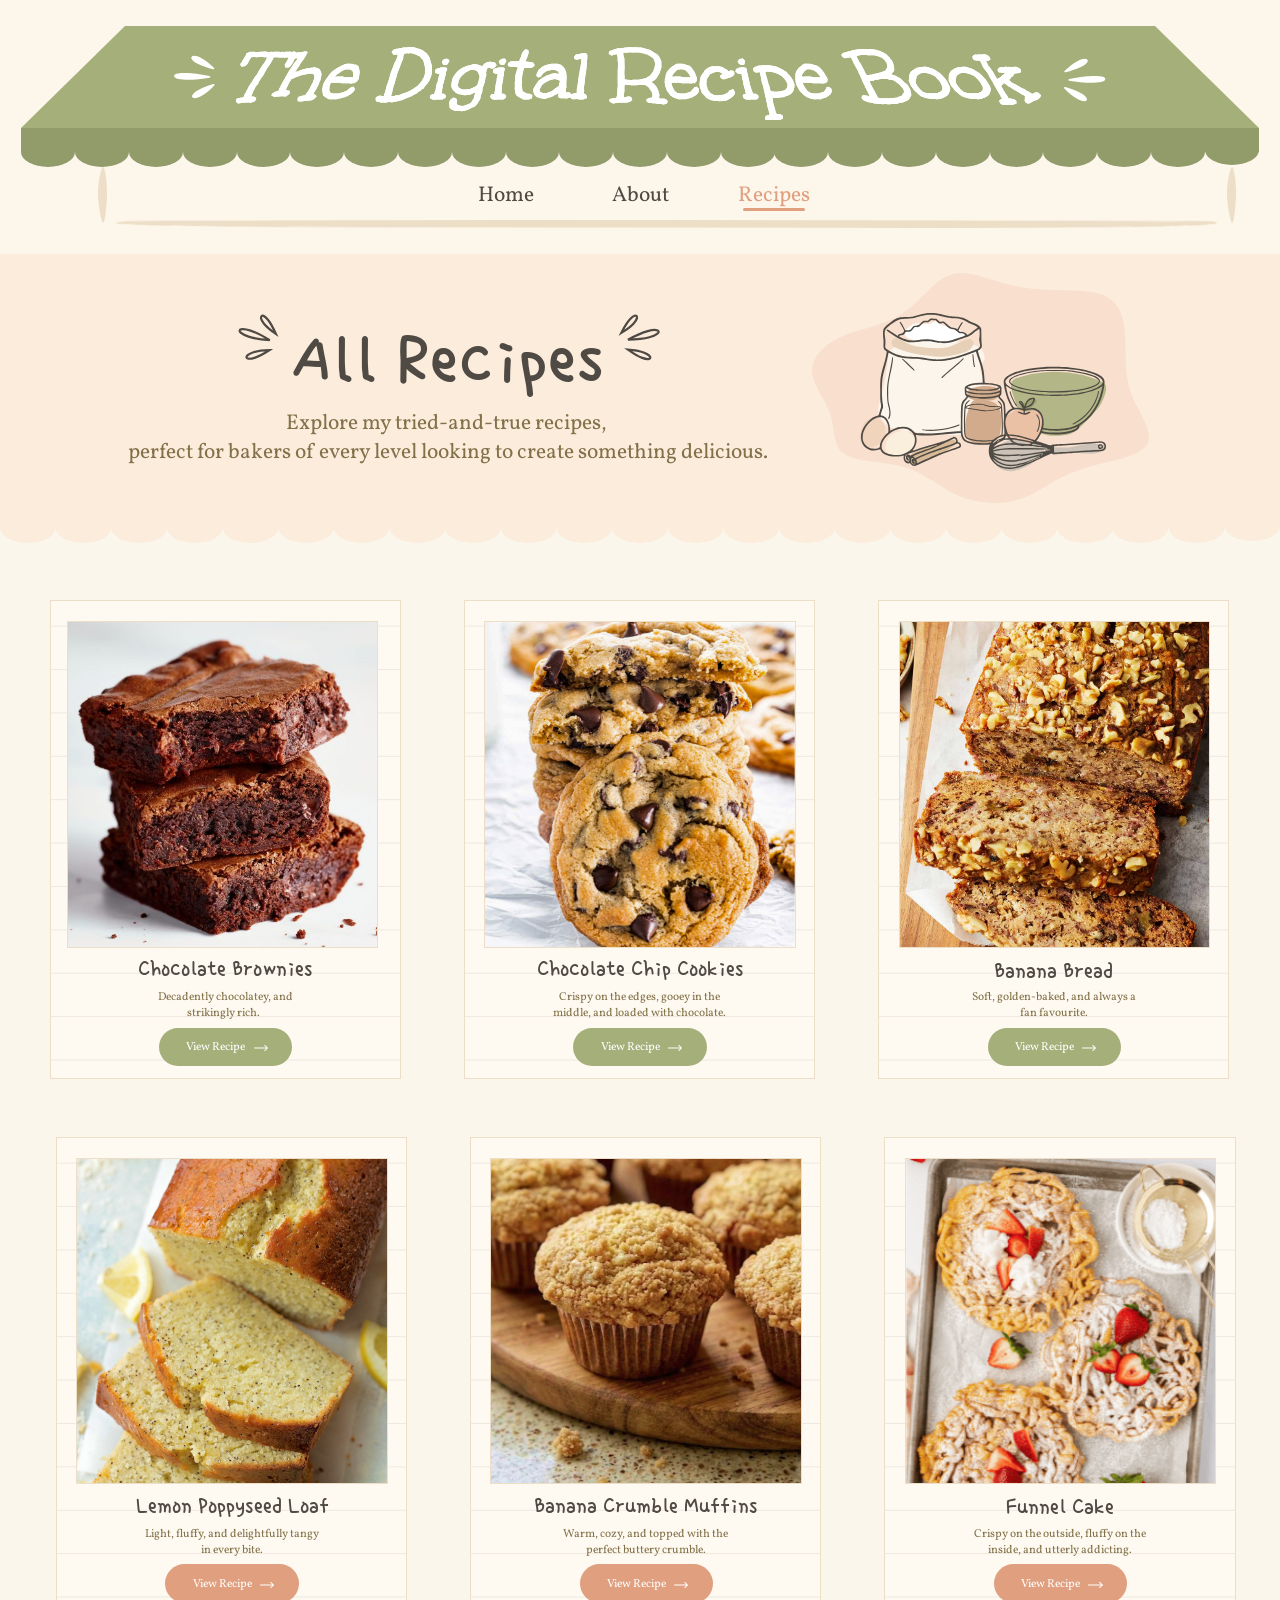
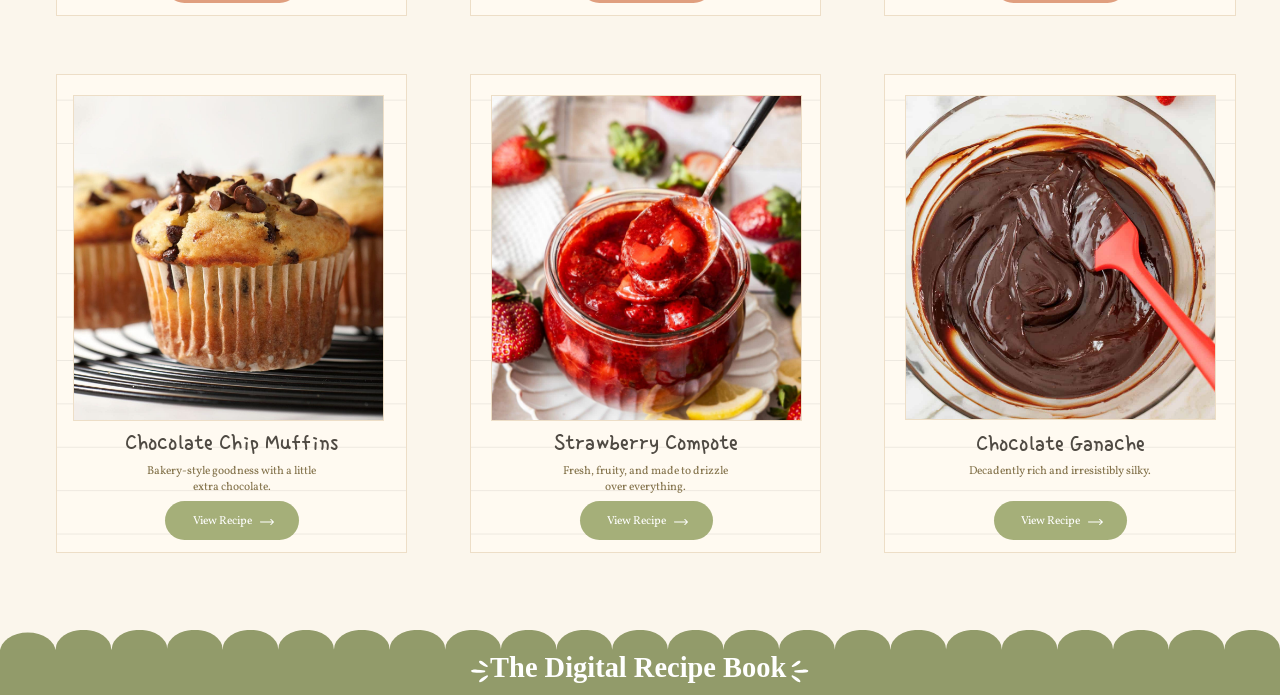
==== commit d1980bc0: "Align Ingredients mid-gap with even notebook pitch; thin nav line Use even rule pitch (phase + gap s" ====
--- a/digital-recipe-book/all-recipes.html
+++ b/digital-recipe-book/all-recipes.html
@@ -4,7 +4,7 @@
   <meta charset="UTF-8" />
   <meta name="viewport" content="width=device-width, initial-scale=1" />
   <title>All Recipes | The Digital Recipe Book</title>
-  <link rel="stylesheet" href="css/figma-frame.css" />
+  <link rel="stylesheet" href="css/figma-frame.css?v=even-mid-v4" />
 </head>
 <body data-active="recipes">
   <div class="viewport">
@@ -459,7 +459,7 @@
               </div>
             </div>
           </div>
-          <div class="fig" data-node-id="305:1671" data-name="Vector" style="position:absolute;left:9.1%;right:4.9%;top:86.52%;height:12.54px;"><img alt="" class="fig" src="assets/figma/nav-line-214-2987.png" style="position:absolute;display:block;top:0;right:0;bottom:0;left:0;max-width:none;width:100%;height:100%;"></div>
+          <div class="fig" data-node-id="305:1671" data-name="Vector" style="position:absolute;left:9.1%;right:4.9%;top:86.52%;height:9px;"><img alt="" class="fig" src="assets/figma/nav-line-214-2987.png" style="position:absolute;display:block;top:0;right:0;bottom:0;left:0;max-width:none;width:100%;height:100%;"></div>
           <div class="fig" data-node-id="305:1672" style="container-type:size;position:absolute;display:flex;top:65.73%;right:3.49%;bottom:12.4%;left:95.83%;align-items:center;justify-content:center;">
             <div class="fig" style="flex:none;height:100cqh;width:100cqw;">
               <div class="fig" data-name="Vector" style="position:relative;width:100%;height:100%;">
@@ -487,6 +487,6 @@
       </div>
     </div>
   </div>
-  <script src="js/main.js?v=01116e8-ptr1"></script>
+  <script src="js/main.js?v=even-mid-v4"></script>
 </body>
 </html>
--- a/digital-recipe-book/css/figma-frame.css
+++ b/digital-recipe-book/css/figma-frame.css
@@ -37,17 +37,25 @@
 .notebook-lines[data-line-count="12"]{--lc:12;}
 .notebook-lines[data-line-count="14"]{--lc:14;}
 .notebook-lines[data-margin="1"]{
-  --line-offset: 0px;
+  /* Recipe Ingredients: red margin only here; horizontal rules are .notebook-rule
+     children placed at midpoints between consecutive ingredient ink mids so every
+     row sits in its own gap (no constant-pitch drift). */
   background-image:
-    linear-gradient(to right, transparent 59px, rgba(224,159,127,.55) 59px, rgba(224,159,127,.55) 61px, transparent 61px),
-    repeating-linear-gradient(
-      to bottom,
-      transparent,
-      transparent calc(var(--line-gap) - 1px),
-      rgba(79,74,67,.22) var(--line-gap)
-    );
-  background-size: auto, 100% var(--line-gap);
-  background-position: 0 0, 0 0;
+    linear-gradient(to right, transparent 59px, rgba(224,159,127,.55) 59px, rgba(224,159,127,.55) 61px, transparent 61px);
+  background-size: auto;
+  background-position: 0 0;
+  background-repeat: no-repeat;
+}
+.notebook-lines[data-margin="1"] .notebook-rule{
+  position:absolute;
+  left:0;
+  right:0;
+  height:1px;
+  margin:0;
+  padding:0;
+  /* Tan notebook rule — matches embellish / nav-line #EDDEC7 */
+  background:#EDDEC7;
+  pointer-events:none;
 }
 /* Looking for More: scroll programmatically via Pointers (182:2889); hide native scrollbar */
 [data-name="Scroll Bar"]{
